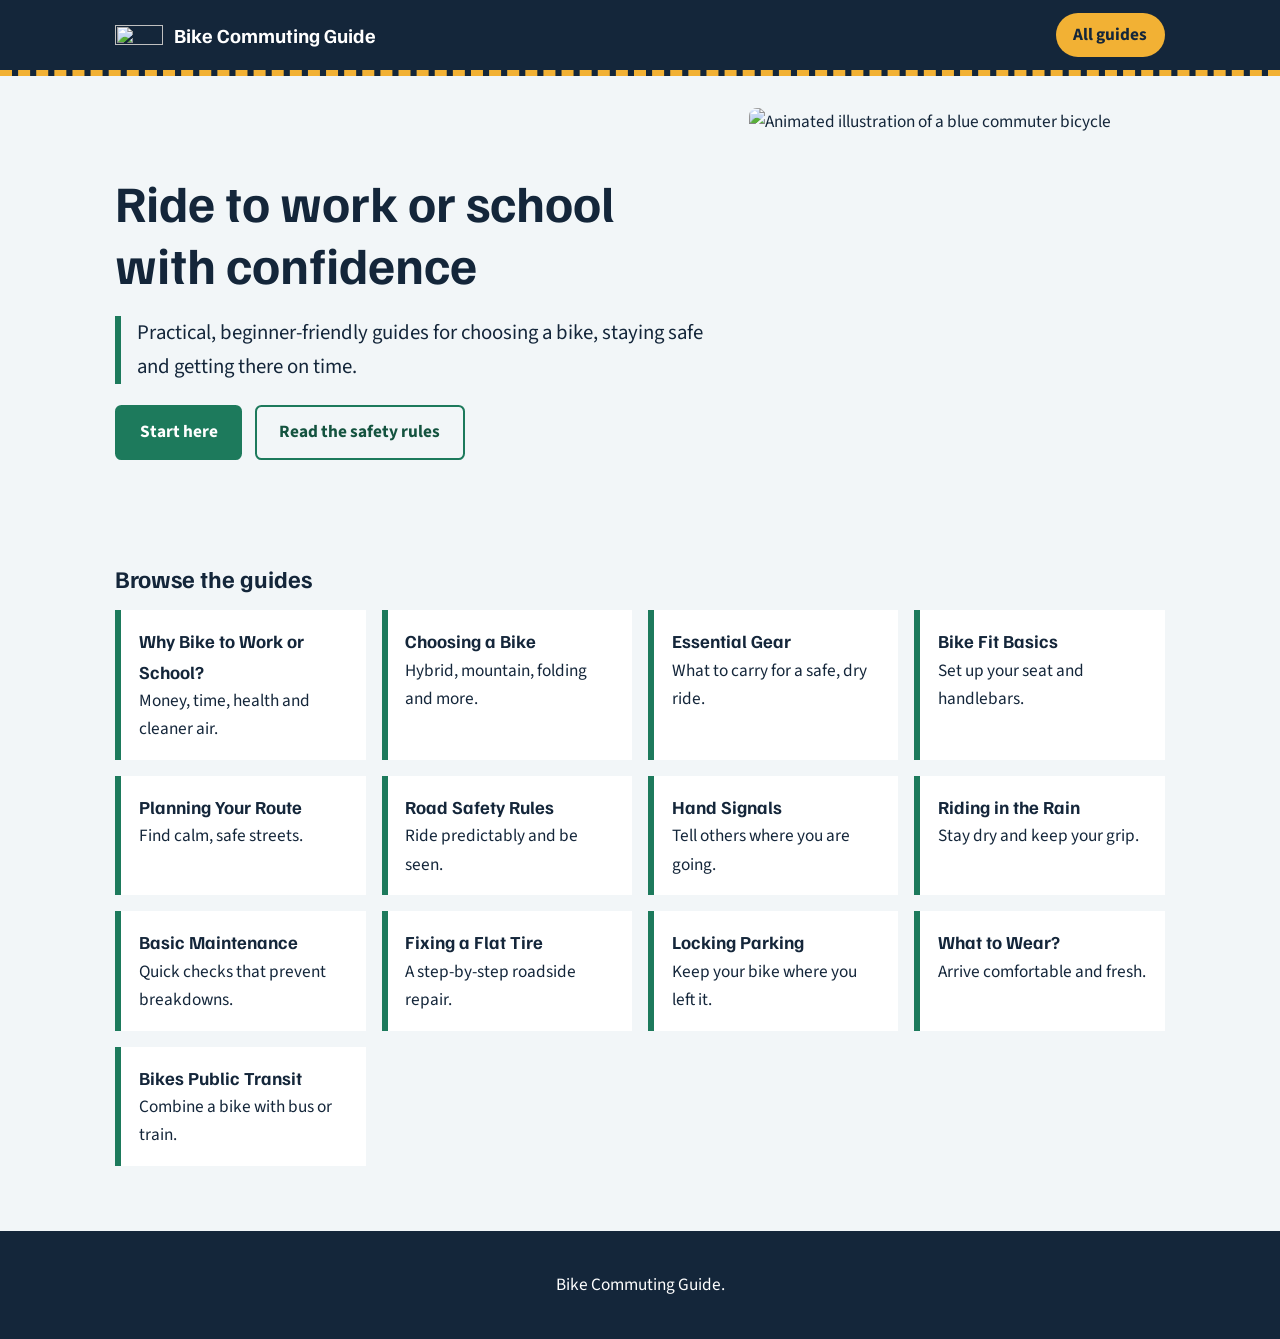
==== index.html @ 4c4e725e "Add files via upload" ====
<!doctype html>
<html lang="en">
  <head>
    <meta charset="UTF-8" />
    <meta name="viewport" content="width=device-width, initial-scale=1" />
    <title>Home | Bike Commuting Guide</title>
    <meta
      name="description"
      content="Beginner-friendly guides for commuting by bike."
    />
    <link rel="preconnect" href="https://fonts.googleapis.com" />
    <link
      href="https://fonts.googleapis.com/css2?family=Familjen+Grotesk:wght@500;700&family=Source+Sans+3:wght@400;700&display=swap"
      rel="stylesheet"
    />
    <link rel="stylesheet" href="styles.css" />
  </head>
  <body>
    <a class="skip" href="#main">Skip to content</a>
    <header class="site-header">
      <div class="bar">
        <a class="brand" href="index.html"
          ><img src="assets/bike.svg" alt="" width="48" height="29" />Bike
          Commuting Guide</a
        >
        <nav aria-label="Main">
          <details class="menu">
            <summary>All guides</summary>
            <ul>
              <li><a href="index.html" aria-current="page">Home</a></li>
              <li><a href="why-bike.html">Why Bike to Work or School? </a></li>
              <li><a href="choosing-bike.html">Choosing a Bike</a></li>
              <li><a href="gear.html">Essential Gear</a></li>
              <li><a href="bike-fit.html">Bike Fit Basics</a></li>
              <li><a href="route-planning.html">Planning Your Route</a></li>
              <li><a href="safety-rules.html">Road Safety Rules</a></li>
              <li><a href="hand-signals.html">Hand Signals</a></li>
              <li><a href="rainy-weather.html">Riding in the Rain</a></li>
              <li><a href="maintenance.html">Basic Maintenance</a></li>
              <li><a href="fix-flat.html">Fixing a Flat Tire</a></li>
              <li><a href="locking.html">Locking Parking</a></li>
              <li><a href="commute-clothes.html">What to Wear? </a></li>
              <li><a href="bike-and-transit.html">Bikes Public Transit</a></li>
              <li><a href="contact.html">Contact Feedback</a></li>
            </ul>
          </details>
        </nav>
      </div>
    </header>
    <main id="main">
      <section class="hero">
        <div class="hero-text">
          <h1>Ride to work or school with confidence</h1>
          <p class="lead">
            Practical, beginner-friendly guides for choosing a bike, staying
            safe and getting there on time.
          </p>
          <div class="actions">
            <a class="btn" href="why-bike.html">Start here</a>
            <a class="btn alt" href="safety-rules.html"
              >Read the safety rules</a
            >
          </div>
        </div>
        <img
          src="assets/bicycle.gif"
          alt="Animated illustration of a blue commuter bicycle"
          width="400"
          height="400"
        />
      </section>
      <section>
        <h2>Browse the guides</h2>
        <ul class="cards">
          <li class="card">
            <a href="why-bike.html">
              <strong>Why Bike to Work or School? </strong>
              Money, time, health and cleaner air.</a
            >
          </li>
          <li class="card">
            <a href="choosing-bike.html">
              <strong>Choosing a Bike</strong>
              Hybrid, mountain, folding and more.
            </a>
          </li>
          <li class="card">
            <a href="gear.html">
              <strong>Essential Gear</strong>
              What to carry for a safe, dry ride.
            </a>
          </li>
          <li class="card">
            <a href="bike-fit.html">
              <strong>Bike Fit Basics</strong>
              Set up your seat and handlebars.
            </a>
          </li>
          <li class="card">
            <a href="route-planning.html">
              <strong>Planning Your Route</strong>
              Find calm, safe streets.
            </a>
          </li>
          <li class="card">
            <a href="safety-rules.html">
              <strong>Road Safety Rules</strong>
              Ride predictably and be seen.
            </a>
          </li>
          <li class="card">
            <a href="hand-signals.html">
              <strong>Hand Signals</strong>
              Tell others where you are going.
            </a>
          </li>
          <li class="card">
            <a href="rainy-weather.html">
              <strong>Riding in the Rain</strong>
              Stay dry and keep your grip.
            </a>
          </li>
          <li class="card">
            <a href="maintenance.html">
              <strong>Basic Maintenance</strong>
              Quick checks that prevent breakdowns.
            </a>
          </li>
          <li class="card">
            <a href="fix-flat.html">
              <strong>Fixing a Flat Tire</strong>
              A step-by-step roadside repair.
            </a>
          </li>
          <li class="card">
            <a href="locking.html">
              <strong>Locking Parking</strong>
              Keep your bike where you left it.
            </a>
          </li>
          <li class="card">
            <a href="commute-clothes.html">
              <strong>What to Wear? </strong>
              Arrive comfortable and fresh.
            </a>
          </li>
          <li class="card">
            <a href="bike-and-transit.html">
              <strong>Bikes Public Transit</strong>
              Combine a bike with bus or train.
            </a>
          </li>
        </ul>
      </section>
    </main>
    <footer class="site-footer">
      <p>Bike Commuting Guide.</p>
    </footer>
  </body>
</html>
---- styles.css ----
:root {
  --ink: #14263a;
  --paper: #f2f6f8;
  --lane: #1d7a5c;
  --lane-dark: #14533f;
  --sign: #f2b134;
  --line: #c8d4dc;
  --white: #fff;
  --head: "Familjen Grotesk", "Trebuchet MS", sans-serif;
  --body: "Source Sans 3", Verdana, sans-serif;
}
*,
*::before,
*::after {
  box-sizing: border-box;
}
body {
  margin: 0;
  font-family: var(--body);
  font-size: 1.08rem;
  line-height: 1.65;
  color: var(--ink);
  background: var(--paper);
}
h1,
h2,
h3 {
  font-family: var(--head);
  line-height: 1.2;
  margin: 0 0 0.6rem;
}
h1 {
  font-size: clamp(2rem, 5vw, 3.2rem);
}
h2 {
  font-size: 1.5rem;
  margin-top: 2rem;
}
a {
  color: var(--lane-dark);
}
a:hover {
  color: var(--ink);
}
:focus-visible {
  outline: 3px solid var(--sign);
  outline-offset: 2px;
}
.skip {
  position: absolute;
  left: -999px;
}
.skip:focus {
  left: 1rem;
  top: 1rem;
  background: var(--sign);
  padding: 0.5rem 1rem;
  z-index: 9;
}
.site-header {
  background: var(--ink);
  color: var(--white);
  border-bottom: 6px dashed var(--sign);
}
.bar {
  display: flex;
  align-items: center;
  justify-content: space-between;
  gap: 1rem;
  flex-wrap: wrap;
  max-width: 68rem;
  margin: 0 auto;
  padding: 0.8rem 1.2rem;
}
.brand {
  display: flex;
  align-items: center;
  gap: 0.7rem;
  color: var(--white);
  text-decoration: none;
  font-family: var(--head);
  font-weight: 700;
  font-size: 1.25rem;
}
.brand img {
  width: 3rem;
  height: auto;
}
.brand:hover,
.brand:focus-visible {
  color: var(--sign); /* dilaw, kita sa madilim na header */
}
.menu summary {
  cursor: pointer;
  list-style: none;
  background: var(--sign);
  color: var(--ink);
  font-weight: 700;
  padding: 0.5rem 1.1rem;
  border-radius: 2rem;
}
.menu summary::-webkit-details-marker {
  display: none;
}
.menu[open] summary {
  background: var(--white);
}
.menu[open] summary {
  font-size: 0; /* itago ang "All guides" kapag bukas */
}
.menu[open] summary::before {
  content: "✕ Close";
  font-size: 1.08rem;
}
.menu ul {
  list-style: none;
  margin: 0.6rem 0 0;
  padding: 1rem 1.2rem;
  background: var(--white);
  border-radius: 0.5rem;
  display: grid;
  grid-template-columns: repeat(3, 1fr);
  gap: 0.4rem 1.5rem;
  position: absolute;
  top: 100%;
  right: 1.2rem;
  left: 1.2rem;
  max-width: 44rem;
  margin-left: auto;
  z-index: 5;
  box-shadow: 0 6px 20px rgba(20, 38, 58, 0.25);
}
.menu a {
  display: block;
  padding: 0.3rem 0;
  text-decoration: none;
}
.menu a:hover {
  text-decoration: underline;
}
.menu a[aria-current="page"] {
  font-weight: 700;
  color: var(--ink);
}
.menu a {
  display: block;
  padding: 0.2rem 0;
}
.menu {
  position: static;
}
.bar {
  position: relative;
}
main {
  max-width: 68rem;
  margin: 0 auto;
  padding: 2rem 1.2rem 3rem;
}
.page {
  max-width: 44rem;
}
.lead {
  font-size: 1.3rem;
  border-left: 6px solid var(--lane);
  padding-left: 1rem;
}
.hero {
  display: flex;
  align-items: center;
  gap: 2rem;
  flex-wrap: wrap;
  margin-bottom: 2.5rem;
}
.hero-text {
  flex: 1 1 20rem;
}
.hero img {
  flex: 1 1 16rem;
  max-width: 26rem;
  width: 100%;
  height: auto;
}
.hero img {
  border-radius: 0.5rem;
}
.btn {
  display: inline-block;
  padding: 0.7rem 1.4rem;
  border-radius: 0.4rem;
  background: var(--lane);
  color: var(--white);
  font-weight: 700;
  text-decoration: none;
  border: 2px solid var(--lane);
  transition: background 0.2s;
}
.btn:hover,
.btn:focus-visible {
  background: var(--lane-dark);
  color: var(--white);
}
.btn.alt {
  background: transparent;
  color: var(--lane-dark);
}
.btn.alt:hover {
  background: var(--lane);
  color: var(--white);
}
.actions {
  display: flex;
  gap: 0.8rem;
  flex-wrap: wrap;
  margin-top: 1.2rem;
}
.cards {
  display: grid;
  grid-template-columns: repeat(auto-fill, minmax(15rem, 1fr));
  gap: 1rem;
  list-style: none;
  padding: 0;
}
.card a {
  display: block;
  height: 100%;
  padding: 1rem 1.1rem;
  background: var(--white);
  border-left: 6px solid var(--lane);
  text-decoration: none;
  color: var(--ink);
}
.card a:hover {
  border-left-color: var(--sign);
}
.card strong {
  font-family: var(--head);
  font-size: 1.15rem;
  display: block;
}
.tip {
  background: #fff6dc;
  border-left: 6px solid var(--sign);
  padding: 0.8rem 1rem;
  margin: 1.6rem 0;
}
dt {
  font-weight: 700;
  margin-top: 0.8rem;
}
dd {
  margin: 0 0 0 1rem;
}
table {
  border-collapse: collapse;
  width: 100%;
  background: var(--white);
}
th,
td {
  padding: 0.6rem 0.8rem;
  border-bottom: 1px solid var(--line);
  text-align: left;
}
th {
  background: var(--lane);
  color: var(--white);
}
.table-wrap {
  overflow-x: auto;
}
.pager {
  display: flex;
  justify-content: space-between;
  gap: 1rem;
  flex-wrap: wrap;
  margin-top: 2.5rem;
  padding-top: 1rem;
  border-top: 3px dashed var(--line);
}
.pager {
  justify-content: flex-start;
}
form {
  display: grid;
  gap: 1rem;
  max-width: 34rem;
}
fieldset {
  border: 2px solid var(--line);
  padding: 0.8rem 1rem;
}
input[type="text"],
input[type="email"],
textarea {
  width: 100%;
  padding: 0.6rem;
  border: 2px solid var(--line);
  font: inherit;
  border-radius: 0.3rem;
}
.site-footer {
  background: var(--ink);
  color: var(--white);
  text-align: center;
  padding: 1.4rem 1rem;
}
@media (max-width: 900px) {
  .menu ul {
    grid-template-columns: repeat(2, 1fr);
  }
}
@media (max-width: 600px) {
  body {
    font-size: 1rem;
  }
  .menu ul {
    grid-template-columns: 1fr;
  }
  .hero {
    gap: 1rem;
  }
  .btn {
    width: 100%;
    text-align: center;
  }
}
@media (prefers-reduced-motion: reduce) {
  * {
    transition: none !important;
  }
}

.bike-types {
  display: grid;
  gap: 0.7rem;
  margin-bottom: 1rem;
}
.bike-type h3 {
  font-size: 1.2rem;
  margin: 0 0 0.3rem;
}
.bike-type p {
  margin: 0;
}
.with-video {
  display: flex;
  gap: 2rem;
  align-items: flex-start;
}
.with-video .page {
  flex: 1 1 0;
  min-width: 0;
  max-width: 44rem;
}
.video-side {
  flex: 1 1 18rem;
  max-width: 22rem;
  position: sticky;
  top: 1rem;
}
.video-side h2 {
  margin-top: 0;
  font-size: 1.2rem;
}
.video-wrap {
  position: relative;
  width: 100%;
  padding-top: 56.25%;
}
.video-wrap iframe {
  position: absolute;
  top: 0;
  left: 0;
  width: 100%;
  height: 100%;
  border: 0;
  border-radius: 0.4rem;
}
.video-note {
  font-size: 0.9rem;
  margin: 0.6rem 0 0;
}
@media (max-width: 900px) {
  .with-video {
    flex-direction: column;
    gap: 0;
  }
  .video-side {
    position: static;
    max-width: 44rem;
    width: 100%;
    margin-top: 2rem;
  }
}
.video-wrap video {
  position: absolute;
  top: 0;
  left: 0;
  width: 100%;
  height: 100%;
  object-fit: contain;
  background: #000;
  border-radius: 0.4rem;
}
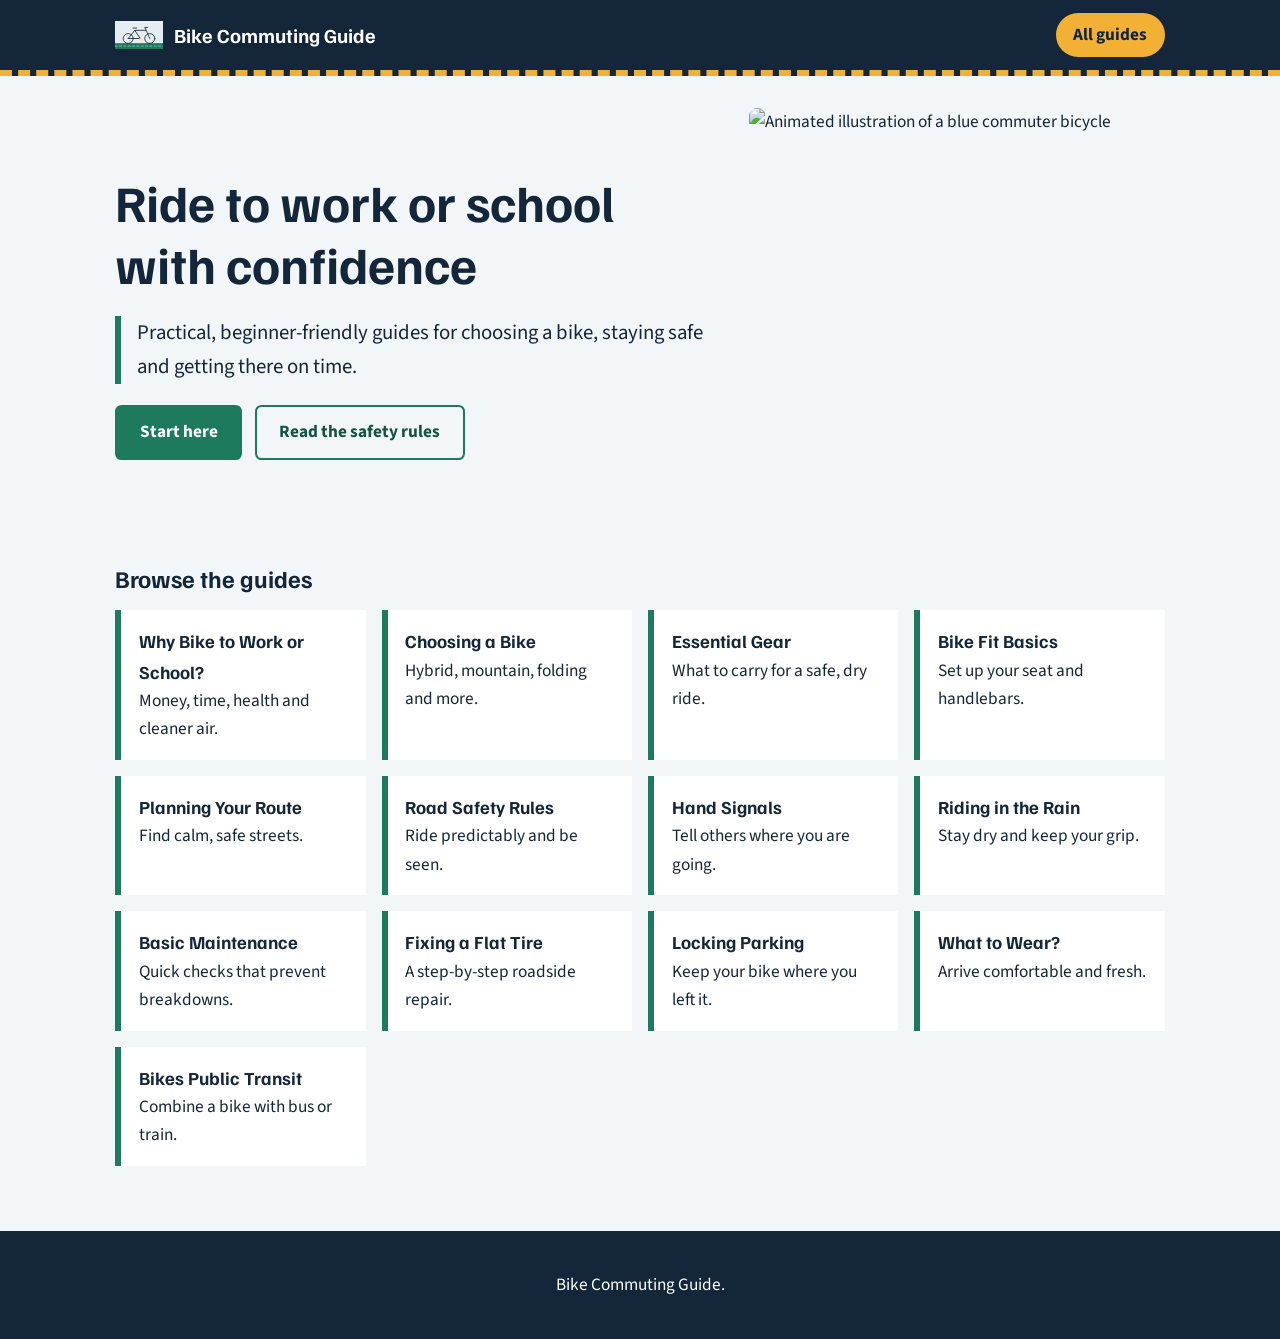
==== commit 80b84ec3: "Update index.html" ====
--- a/index.html
+++ b/index.html
@@ -20,7 +20,7 @@
     <header class="site-header">
       <div class="bar">
         <a class="brand" href="index.html"
-          ><img src="assets/bike.svg" alt="" width="48" height="29" />Bike
+          ><img src="bike.svg" alt="" width="48" height="29" />Bike
           Commuting Guide</a
         >
         <nav aria-label="Main">
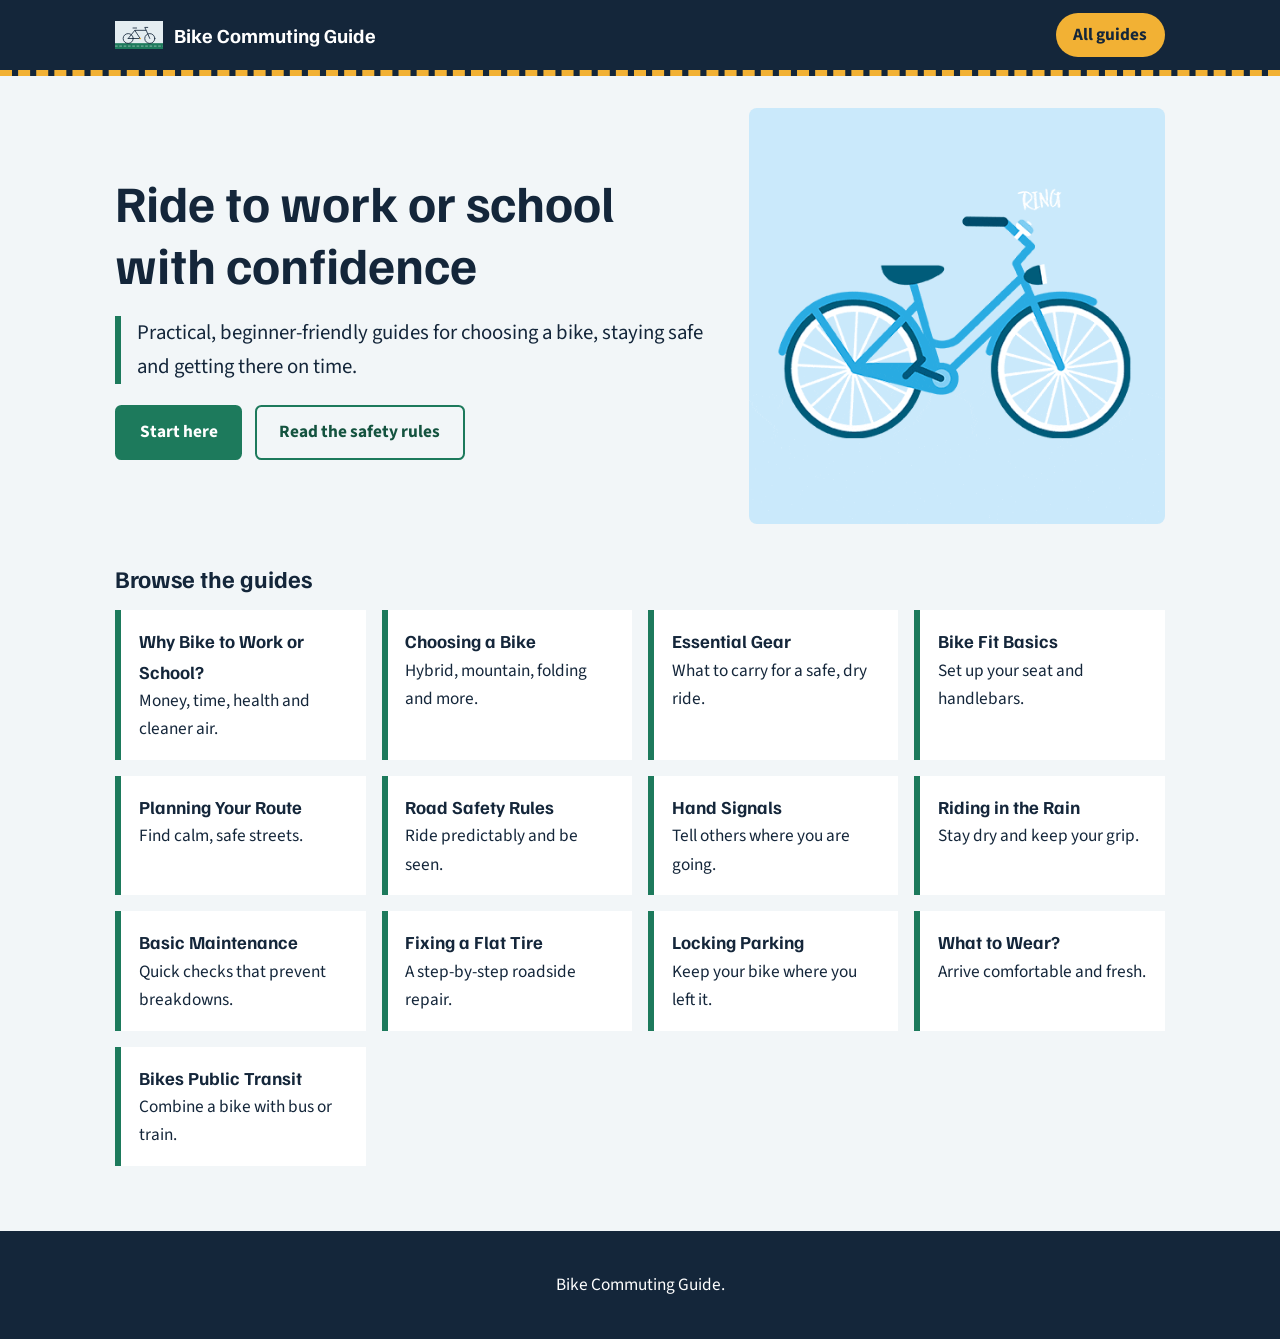
==== commit 8d2ab554: "Update index.html" ====
--- a/index.html
+++ b/index.html
@@ -63,7 +63,7 @@
           </div>
         </div>
         <img
-          src="assets/bicycle.gif"
+          src="bicycle.gif"
           alt="Animated illustration of a blue commuter bicycle"
           width="400"
           height="400"
